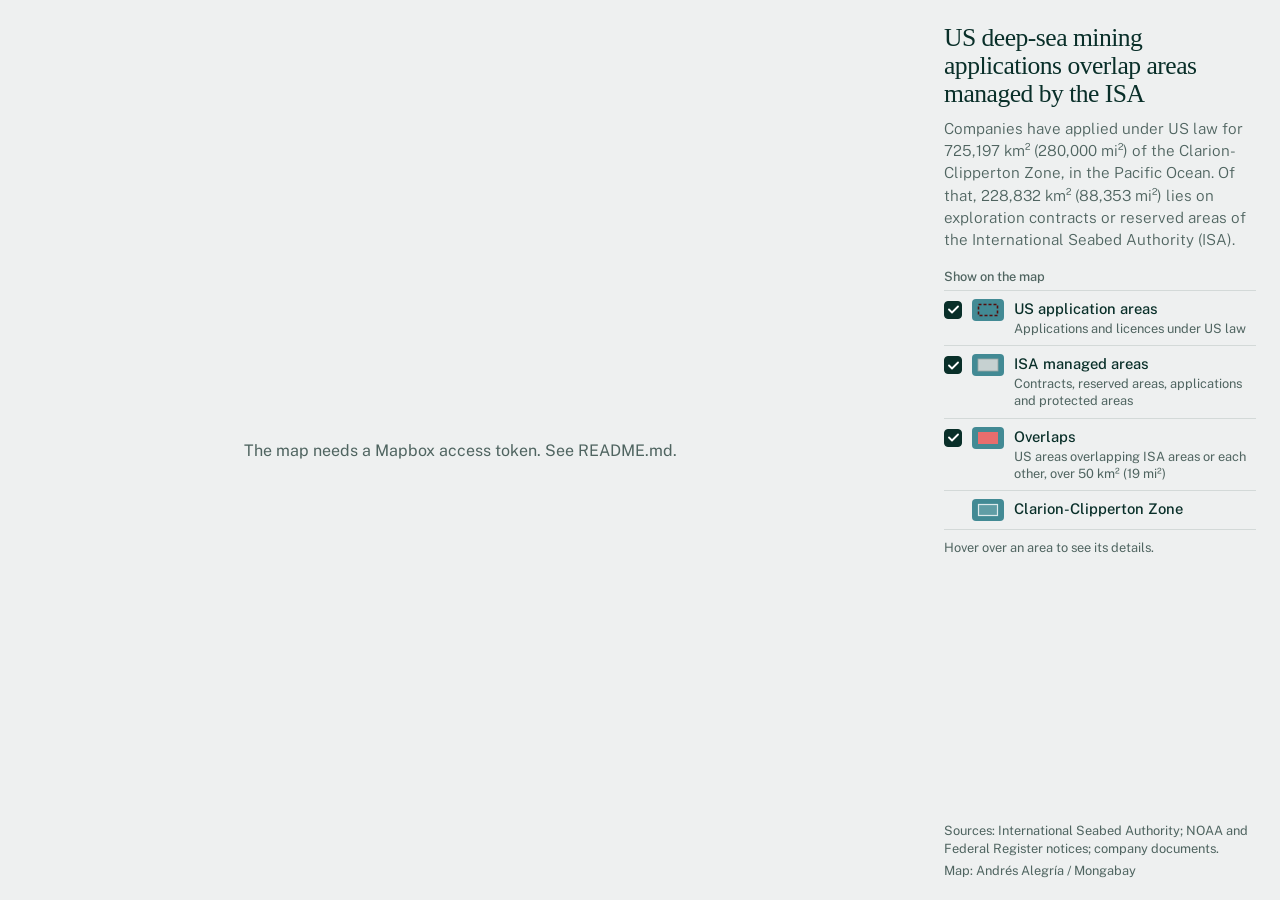
==== index.html @ 36db5659 "Build the US vs ISA seabed map Mapbox map of US application areas, ISA managed areas and their overl" ====
<!doctype html>
<html lang="en">
<head>
  <meta charset="utf-8">
  <meta name="viewport" content="width=device-width, initial-scale=1">
  <title>US deep-sea mining applications and the ISA</title>

  <!-- fonts: Public Sans for text, Rowan for the title (swap here) -->
  <link rel="preconnect" href="https://fonts.googleapis.com">
  <link rel="preconnect" href="https://fonts.gstatic.com" crossorigin>
  <link rel="stylesheet" href="https://fonts.googleapis.com/css2?family=Public+Sans:wght@300;400;500;600&display=swap">
  <link rel="stylesheet" href="https://api.fontshare.com/v2/css?f[]=rowan@400&display=swap">

  <link rel="stylesheet" href="https://api.mapbox.com/mapbox-gl-js/v3.18.0/mapbox-gl.css">
  <link rel="stylesheet" href="css/style.css">
</head>
<body>
  <div class="app">
    <aside class="panel" aria-label="About this map">
      <h1 class="title" id="title"></h1>
      <p class="deck" id="deck"></p>

      <fieldset class="layers">
        <legend class="layers-heading" id="layers-heading"></legend>
        <div id="layer-list"></div>
      </fieldset>

      <p class="hint" id="hint"></p>
    </aside>

    <main class="map-wrap">
      <div id="map" aria-label="Map of US and ISA seabed mining areas in the Clarion-Clipperton Zone"></div>
    </main>

    <footer class="foot">
      <p id="sources"></p>
      <p id="credit"></p>
    </footer>
  </div>

  <script src="https://api.mapbox.com/mapbox-gl-js/v3.18.0/mapbox-gl.js"></script>
  <!-- local token file, not committed; see README.md -->
  <script src="js/mapbox-token.js"></script>
  <script src="js/config.js"></script>
  <script src="js/app.js"></script>
</body>
</html>
---- css/style.css ----
:root {
  /* ---- palette: adjust page colors here (map layer colors live in js/config.js) ---- */
  --page-bg: #EEF0F0;        /* panel and footer background */
  --ink: #092F29;            /* titles and main text */
  --ink-muted: #4F6460;      /* deck, notes and sources */
  --rule: #D3D9D8;           /* hairlines between legend rows */
  --focus: #006A54;          /* keyboard focus ring */
  --popup-bg: #FCFCFC;       /* popup background */

  /* ---- type: adjust fonts and sizes here ---- */
  --font-title: 'Rowan', Georgia, 'Times New Roman', serif;
  --font-text: 'Public Sans', 'Helvetica Neue', Helvetica, Arial, sans-serif;
  --size-title: 1.6rem;
  --size-deck: 0.95rem;
  --size-body: 0.92rem;
  --size-small: 0.8rem;

  /* ---- layout: adjust panel width and spacing here ---- */
  --panel-width: 360px;
  --gutter: 24px;
}

*,
*::before,
*::after {
  box-sizing: border-box;
}

html,
body {
  margin: 0;
  background: var(--page-bg);
  color: var(--ink);
  font-family: var(--font-text);
  font-size: 16px;
  -webkit-font-smoothing: antialiased;
}

/* ---- layout: map left, panel right on desktop ---- */
.app {
  display: grid;
  grid-template-columns: minmax(0, 1fr) var(--panel-width);
  grid-template-rows: minmax(0, 1fr) auto;
  height: 100vh;
  height: 100dvh;
  min-height: 520px;
}

.map-wrap {
  grid-column: 1;
  grid-row: 1 / span 2;
  position: relative;
  min-height: 0;
}

#map {
  position: absolute;
  inset: 0;
}

.panel {
  grid-column: 2;
  grid-row: 1;
  overflow-y: auto;
  padding: var(--gutter) var(--gutter) 8px;
}

.foot {
  grid-column: 2;
  grid-row: 2;
  padding: 10px var(--gutter) 16px;
  font-size: var(--size-small);
  line-height: 1.4;
  color: var(--ink-muted);
}

.foot p {
  margin: 0 0 4px;
}

/* ---- panel copy ---- */
.title {
  margin: 0 0 10px;
  font-family: var(--font-title);
  font-weight: 400;
  font-size: var(--size-title);
  line-height: 1.1;
  letter-spacing: -0.02em;
}

.deck {
  margin: 0 0 18px;
  font-weight: 300;
  font-size: var(--size-deck);
  line-height: 1.45;
  color: var(--ink-muted);
}

/* ---- layer toggles and legend ---- */
.layers {
  margin: 0;
  padding: 0;
  border: 0;
  min-width: 0;
}

.layers-heading {
  padding: 0;
  margin-bottom: 6px;
  font-size: var(--size-small);
  font-weight: 500;
  color: var(--ink-muted);
}

.layer {
  display: grid;
  grid-template-columns: 18px 32px minmax(0, 1fr);
  column-gap: 10px;
  align-items: start;
  padding: 8px 0;
  border-top: 1px solid var(--rule);
  cursor: pointer;
}

.layer:last-child {
  border-bottom: 1px solid var(--rule);
}

.layer.is-static {
  cursor: default;
}

.layer input {
  position: absolute;
  opacity: 0;
  width: 1px;
  height: 1px;
}

.check {
  width: 18px;
  height: 18px;
  margin-top: 2px;
  border: 1.5px solid var(--ink);
  border-radius: 4px;           /* adjust checkbox rounding here */
  display: grid;
  place-items: center;
  background: transparent;
  transition: background-color 0.15s ease;
}

.check svg {
  opacity: 0;
}

.layer input:checked + .check {
  background: var(--ink);
}

.layer input:checked + .check svg {
  opacity: 1;
}

.layer input:focus-visible + .check {
  outline: 2px solid var(--focus);
  outline-offset: 2px;
}

.swatch {
  display: block;
  margin-top: 0;
  transition: opacity 0.15s ease;
}

.layer-name {
  display: block;
  font-size: var(--size-body);
  font-weight: 500;
  line-height: 1.3;
}

.layer-note {
  display: block;
  margin-top: 2px;
  font-size: var(--size-small);
  line-height: 1.35;
  color: var(--ink-muted);
}

.layer.is-off .swatch,
.layer.is-off .layer-text {
  opacity: 0.45;
}

.hint {
  margin: 10px 0 0;
  font-size: var(--size-small);
  color: var(--ink-muted);
}

.map-message {
  position: absolute;
  inset: 0;
  display: grid;
  place-items: center;
  padding: var(--gutter);
  text-align: center;
  color: var(--ink-muted);
}

/* ---- popups ---- */
.area-popup .mapboxgl-popup-content {
  padding: 10px 12px;
  border: 1px solid var(--rule);
  border-radius: 8px;           /* adjust popup rounding here */
  background: var(--popup-bg);
  box-shadow: none;
  font-family: var(--font-text);
  color: var(--ink);
}

.area-popup.is-hover {
  pointer-events: none;         /* keeps the popup from stealing the cursor */
}

.area-popup .mapboxgl-popup-tip {
  display: none;
}

.area-popup .mapboxgl-popup-close-button {
  top: 4px;
  right: 4px;
  width: 24px;
  height: 24px;
  font-size: 18px;
  line-height: 1;
  color: var(--ink-muted);
  border-radius: 4px;
}

.pop-item + .pop-item {
  margin-top: 8px;
  padding-top: 8px;
  border-top: 1px solid var(--rule);
}

.pop-title {
  margin: 0 18px 6px 0;
  font-size: 0.9rem;            /* adjust popup title size here */
  font-weight: 600;
  line-height: 1.25;
}

.pop-rows {
  display: grid;
  grid-template-columns: auto 1fr;
  column-gap: 10px;
  row-gap: 2px;
  margin: 0;
  font-size: 0.8rem;            /* adjust popup text size here */
  line-height: 1.35;
}

.pop-rows dt {
  color: var(--ink-muted);
}

.pop-rows dd {
  margin: 0;
  font-variant-numeric: tabular-nums;
}

.pop-rows dd.nowrap {
  white-space: nowrap;
}

.pop-members {
  list-style: none;
  margin: 8px 0 0;
  padding: 8px 0 0;
  border-top: 1px solid var(--rule);
}

.pop-members li + li {
  margin-top: 6px;
}

.m-company {
  display: block;
  font-size: 0.8rem;
  font-weight: 500;
  line-height: 1.3;
}

.m-meta {
  display: block;
  font-size: 0.78rem;
  line-height: 1.3;
  color: var(--ink-muted);
}

/* ---- map controls ---- */
.mapboxgl-ctrl-attrib {
  font-family: var(--font-text);
  font-size: 10px;
}

/* scale bars as two plain lines with the label above, km over mi */
.mapboxgl-ctrl-bottom-left .mapboxgl-ctrl-scale {
  margin: 0 0 6px 12px;
  padding: 0 0 2px;
  border: 0;
  border-bottom: 1.5px solid rgba(255, 255, 255, 0.9); /* adjust scale bar line color here */
  background: none;
  color: #FFFFFF;                                        /* adjust scale bar text color here */
  font-family: var(--font-text);
  font-size: 11px;
  line-height: 1.2;
}

.mapboxgl-ctrl-bottom-left .mapboxgl-ctrl-scale:first-child {
  margin-bottom: 2px;
}

/* ---- phones and narrow embeds: panel above the map, sources below ---- */
@media (max-width: 760px) {
  :root {
    --size-title: 1.4rem;
    --size-deck: 0.92rem;
    --gutter: 16px;
  }

  .app {
    grid-template-columns: minmax(0, 1fr);
    grid-template-rows: auto auto auto;
    height: auto;
    min-height: 0;
  }

  .panel {
    grid-column: 1;
    grid-row: 1;
    overflow: visible;
    padding-bottom: 12px;
  }

  .deck {
    margin-bottom: 14px;
  }

  /* compact legend: labels only */
  .layer {
    align-items: center;
    padding: 6px 0;
  }

  .check {
    margin-top: 0;
  }

  .layer-note {
    display: none;
  }

  .map-wrap {
    grid-column: 1;
    grid-row: 2;
    height: 60vh;               /* adjust the map height on phones here */
    min-height: 340px;
  }

  .foot {
    grid-column: 1;
    grid-row: 3;
    padding-top: 10px;
  }
}
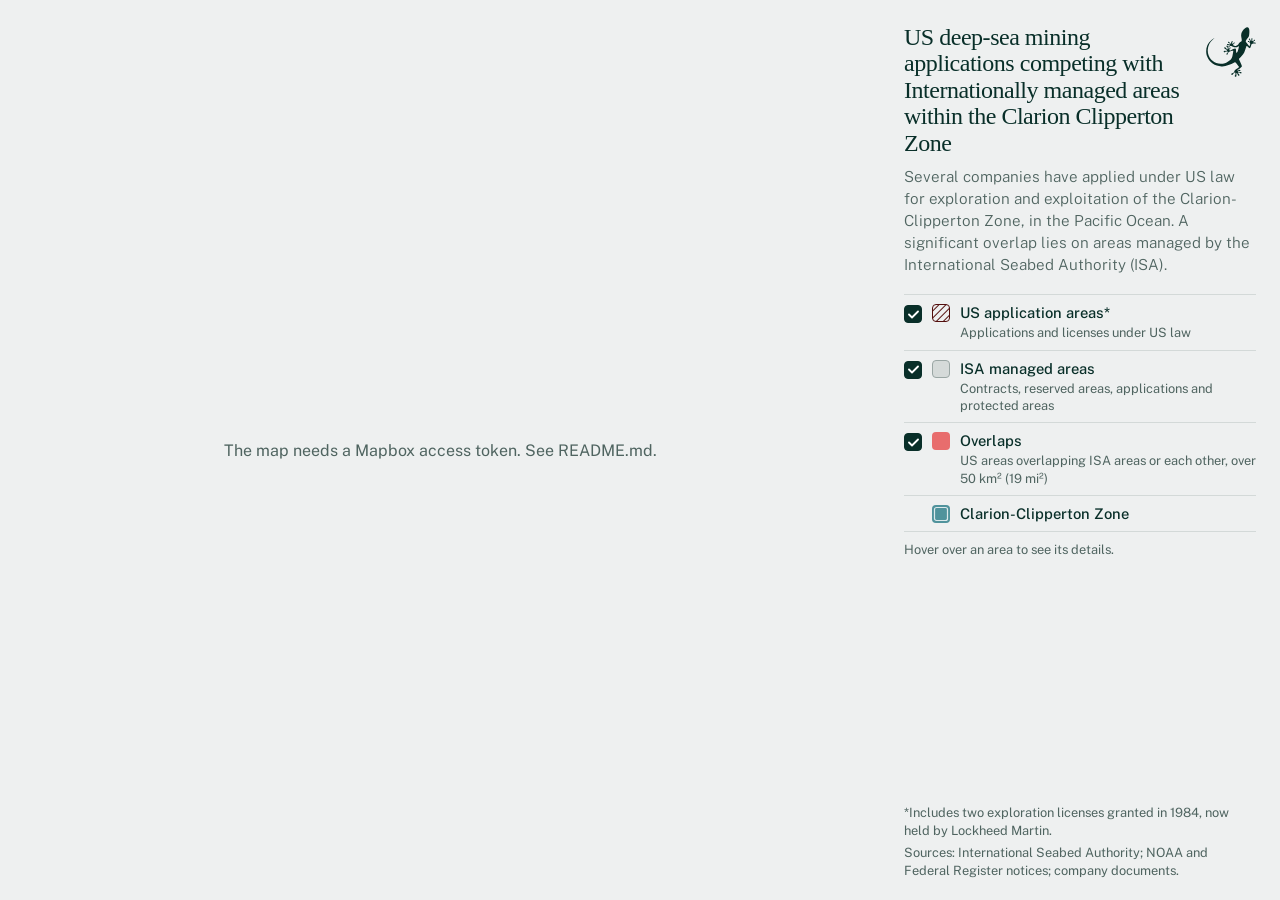
==== commit fa081ef7: "Retitle the map, add the Mongabay logo and hatch the US areas New title and intro text, logomark bes" ====
--- a/index.html
+++ b/index.html
@@ -17,11 +17,13 @@
 <body>
   <div class="app">
     <aside class="panel" aria-label="About this map">
-      <h1 class="title" id="title"></h1>
+      <header class="panel-head">
+        <h1 class="title" id="title"></h1>
+        <img class="logo" src="img/mongabay-logomark.svg" alt="Mongabay" width="50" height="50">
+      </header>
       <p class="deck" id="deck"></p>
 
-      <fieldset class="layers">
-        <legend class="layers-heading" id="layers-heading"></legend>
+      <fieldset class="layers" aria-label="Map layers">
         <div id="layer-list"></div>
       </fieldset>
 
@@ -33,8 +35,8 @@
     </main>
 
     <footer class="foot">
+      <p id="footnote"></p>
       <p id="sources"></p>
-      <p id="credit"></p>
     </footer>
   </div>
 
--- a/css/style.css
+++ b/css/style.css
@@ -10,14 +10,18 @@
   /* ---- type: adjust fonts and sizes here ---- */
   --font-title: 'Rowan', Georgia, 'Times New Roman', serif;
   --font-text: 'Public Sans', 'Helvetica Neue', Helvetica, Arial, sans-serif;
-  --size-title: 1.6rem;
+  --size-title: 1.5rem;
   --size-deck: 0.95rem;
   --size-body: 0.92rem;
   --size-small: 0.8rem;
 
   /* ---- layout: adjust panel width and spacing here ---- */
-  --panel-width: 360px;
+  --panel-width: 400px;
   --gutter: 24px;
+
+  /* ---- logo: adjust size here (50px is Mongabay's minimum for the logomark) ---- */
+  --logo-size: 50px;
+  --logo-nudge: 0.14em;
 }
 
 *,
@@ -78,14 +82,34 @@
   margin: 0 0 4px;
 }
 
+.foot p:empty {
+  display: none;
+}
+
 /* ---- panel copy ---- */
+.panel-head {
+  display: grid;
+  grid-template-columns: minmax(0, 1fr) auto;
+  column-gap: 16px;               /* adjust space between title and logo here */
+  align-items: start;
+  margin-bottom: 10px;
+  font-size: var(--size-title);   /* lets the logo nudge below scale with the title */
+}
+
 .title {
-  margin: 0 0 10px;
+  margin: 0;
   font-family: var(--font-title);
   font-weight: 400;
   font-size: var(--size-title);
   line-height: 1.1;
   letter-spacing: -0.02em;
+}
+
+.logo {
+  display: block;
+  width: var(--logo-size);
+  height: auto;
+  margin-top: var(--logo-nudge);  /* lines the logo up with the top of the title's letters */
 }
 
 .deck {
@@ -104,17 +128,9 @@
   min-width: 0;
 }
 
-.layers-heading {
-  padding: 0;
-  margin-bottom: 6px;
-  font-size: var(--size-small);
-  font-weight: 500;
-  color: var(--ink-muted);
-}
-
 .layer {
   display: grid;
-  grid-template-columns: 18px 32px minmax(0, 1fr);
+  grid-template-columns: 18px 18px minmax(0, 1fr);
   column-gap: 10px;
   align-items: start;
   padding: 8px 0;
@@ -168,7 +184,7 @@
 
 .swatch {
   display: block;
-  margin-top: 0;
+  margin-top: 1px;
   transition: opacity 0.15s ease;
 }
 
@@ -227,25 +243,60 @@
   display: none;
 }
 
+.area-popup .mapboxgl-popup-content {
+  overflow: hidden;             /* clips the colored strip to the rounded corners */
+}
+
 .area-popup .mapboxgl-popup-close-button {
-  top: 4px;
-  right: 4px;
+  top: 2px;
+  right: 3px;
   width: 24px;
   height: 24px;
   font-size: 18px;
   line-height: 1;
-  color: var(--ink-muted);
+  color: var(--ink);
   border-radius: 4px;
 }
 
+.area-popup.shows-us .mapboxgl-popup-close-button {
+  color: #FFFFFF;
+}
+
+/* colored strip naming who manages the area */
+.pop-band {
+  margin: -10px -12px 8px;
+  padding: 5px 34px 5px 12px;
+  font-size: 0.74rem;           /* adjust strip text size here */
+  font-weight: 600;
+  line-height: 1.3;
+  letter-spacing: 0.01em;
+}
+
+.is-us .pop-band {
+  background: var(--us-color);
+  color: #FFFFFF;               /* adjust US strip text color here */
+}
+
+.is-isa .pop-band {
+  background: var(--isa-color);
+  color: var(--ink);
+}
+
+.is-overlap .pop-band {
+  background: var(--overlap-color);
+  color: var(--ink);
+}
+
 .pop-item + .pop-item {
-  margin-top: 8px;
-  padding-top: 8px;
-  border-top: 1px solid var(--rule);
+  margin-top: 10px;
+}
+
+.pop-item + .pop-item .pop-band {
+  margin-top: 0;
 }
 
 .pop-title {
-  margin: 0 18px 6px 0;
+  margin: 0 0 6px;
   font-size: 0.9rem;            /* adjust popup title size here */
   font-weight: 600;
   line-height: 1.25;
@@ -263,6 +314,7 @@
 
 .pop-rows dt {
   color: var(--ink-muted);
+  white-space: nowrap;
 }
 
 .pop-rows dd {
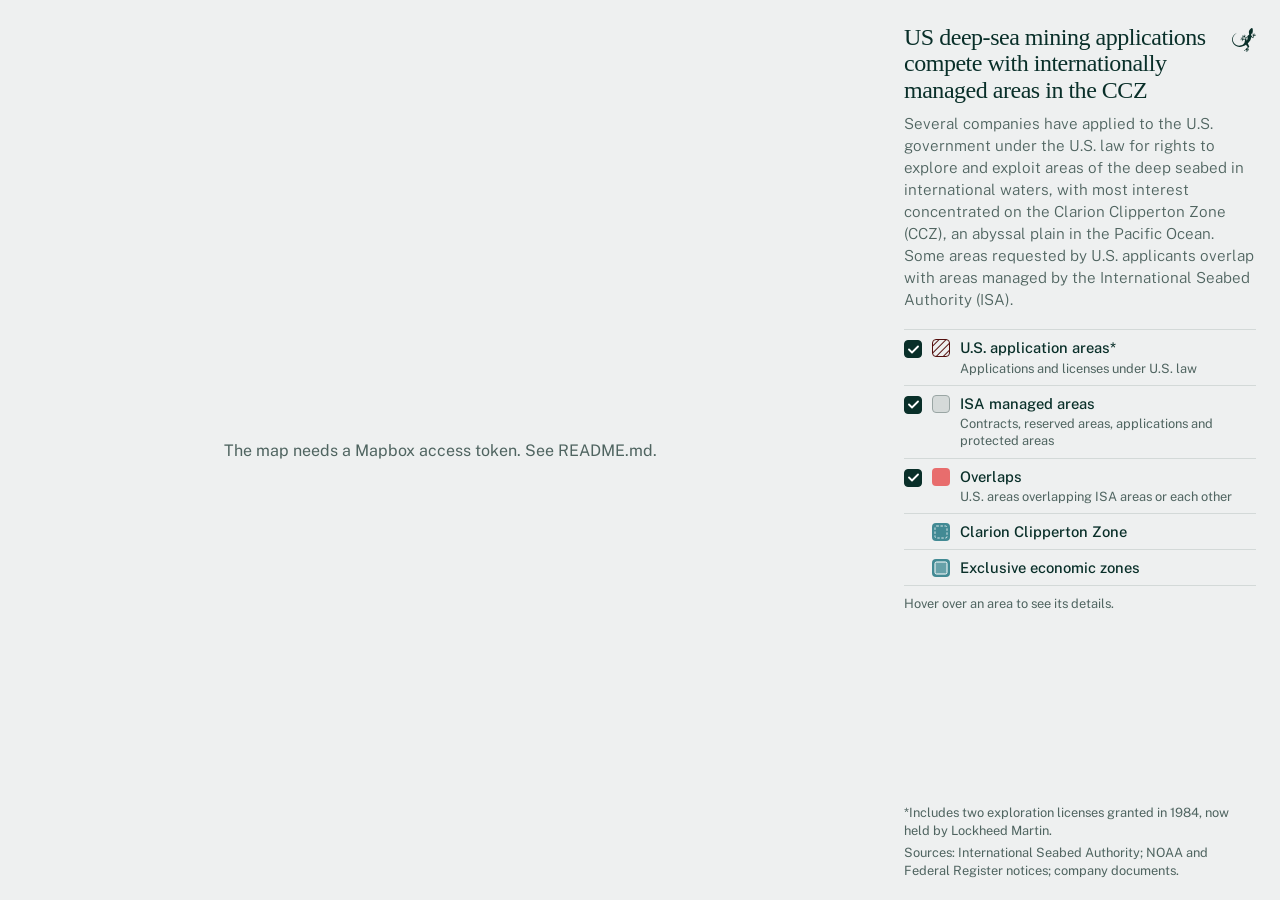
==== commit f9ef762a: "Rewrite the heading and deck, and even out the popup rows New heading and subheading, with Mongabay'" ====
--- a/index.html
+++ b/index.html
@@ -31,7 +31,7 @@
     </aside>
 
     <main class="map-wrap">
-      <div id="map" aria-label="Map of US and ISA seabed mining areas in the Clarion-Clipperton Zone"></div>
+      <div id="map" aria-label="Map of U.S. and ISA seabed mining areas in the Clarion Clipperton Zone"></div>
     </main>
 
     <footer class="foot">
--- a/css/style.css
+++ b/css/style.css
@@ -19,9 +19,9 @@
   --panel-width: 400px;
   --gutter: 24px;
 
-  /* ---- logo: adjust size here (50px is Mongabay's minimum for the logomark) ---- */
-  --logo-size: 50px;
-  --logo-nudge: 0.14em;
+  /* ---- logo: sized to the title's letters, as on Mongabay's static graphics ---- */
+  --logo-size: 1em;          /* adjust logo size here (1em spans the title's tallest letters to its descenders) */
+  --logo-nudge: 0.146em;     /* lines the logo's top up with the top of the title's letters */
 }
 
 *,
@@ -295,6 +295,14 @@
   margin-top: 0;
 }
 
+/* "Company:" label, styled like the row labels ("Area name") */
+.pop-label {
+  margin: 0;
+  font-size: 0.8rem;
+  line-height: 1.35;
+  color: var(--ink-muted);
+}
+
 .pop-title {
   margin: 0 0 6px;
   font-size: 0.9rem;            /* adjust popup title size here */
@@ -324,6 +332,16 @@
 
 .pop-rows dd.nowrap {
   white-space: nowrap;
+}
+
+/* footnote inside a popup */
+.pop-note {
+  margin: 8px 0 0;
+  padding-top: 8px;
+  border-top: 1px solid var(--rule);
+  font-size: 0.75rem;           /* adjust popup footnote size here */
+  line-height: 1.35;
+  color: var(--ink-muted);
 }
 
 .pop-members {
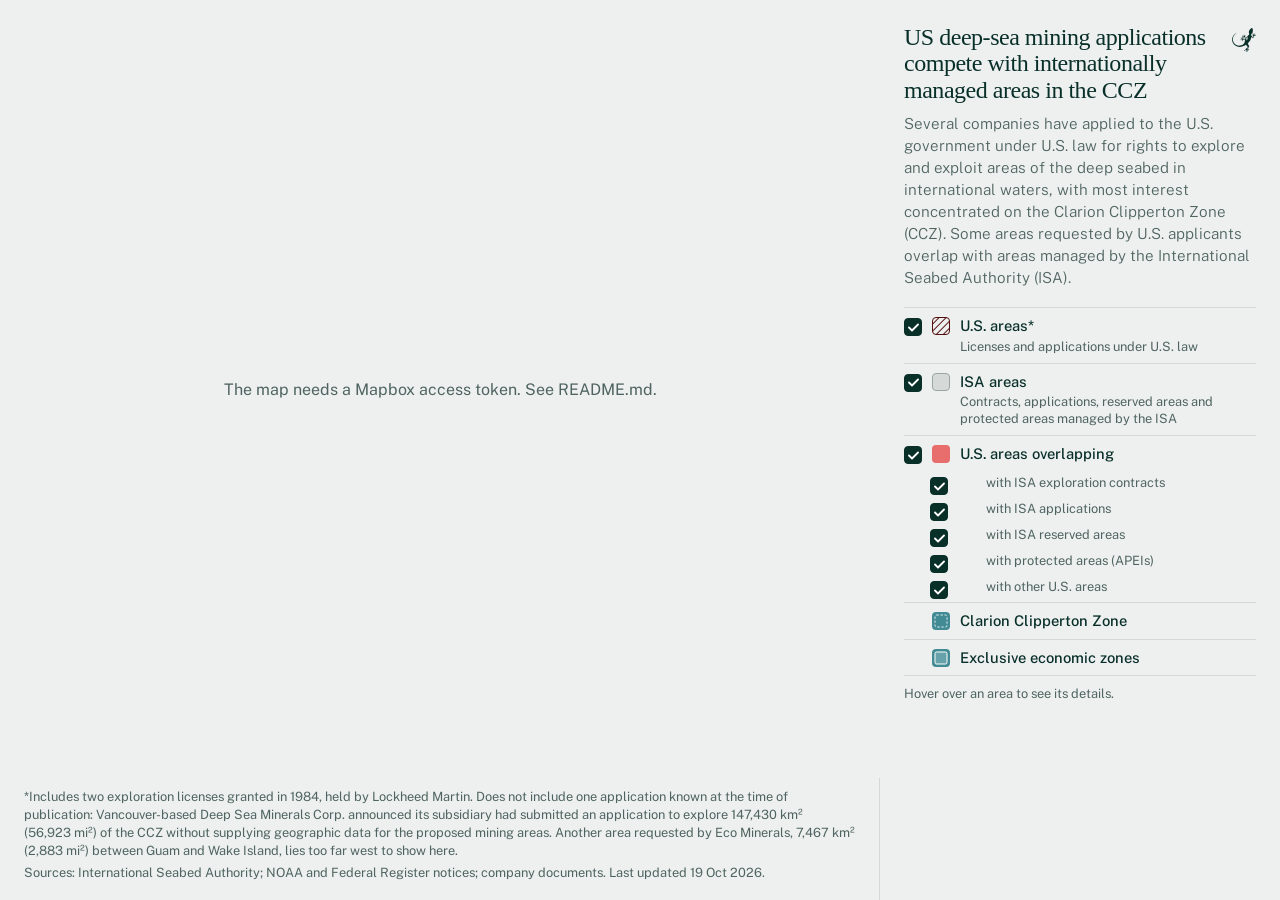
==== commit 61b41136: "Add an article-embed mode and the Mongabay shortcode ?fill=1 puts the panel above the map at any col" ====
--- a/index.html
+++ b/index.html
@@ -3,6 +3,10 @@
 <head>
   <meta charset="utf-8">
   <meta name="viewport" content="width=device-width, initial-scale=1">
+  <!-- ?fill=1 is the article-embed mode: the page fills the frame and the map takes up
+       whatever the panel and footnote leave, so a frame that is a little too tall only
+       makes the map taller instead of leaving a gap under it. Set before first paint. -->
+  <script>if (location.search.includes('fill=1')) document.documentElement.classList.add('is-embedded');</script>
   <title>US deep-sea mining applications and the ISA</title>
 
   <!-- fonts: Public Sans for text, Rowan for the title (swap here) -->
--- a/css/style.css
+++ b/css/style.css
@@ -52,7 +52,7 @@
 
 .map-wrap {
   grid-column: 1;
-  grid-row: 1 / span 2;
+  grid-row: 1;
   position: relative;
   min-height: 0;
 }
@@ -62,17 +62,23 @@
   inset: 0;
 }
 
+/* The panel runs the full height on wide screens: the footnote and sources sit
+   under the map instead, where the wider column costs them far fewer lines and
+   leaves the legend room to grow. */
 .panel {
   grid-column: 2;
-  grid-row: 1;
+  grid-row: 1 / span 2;
   overflow-y: auto;
   padding: var(--gutter) var(--gutter) 8px;
 }
 
 .foot {
-  grid-column: 2;
+  grid-column: 1;
   grid-row: 2;
-  padding: 10px var(--gutter) 16px;
+  padding: 10px var(--gutter) 14px;
+  /* marks where the box ends: it shares the page background with the panel beside it,
+     so without this the bottom of the page reads as one band the full width */
+  border-right: 1px solid var(--rule);
   font-size: var(--size-small);
   line-height: 1.4;
   color: var(--ink-muted);
@@ -206,6 +212,20 @@
 .layer.is-off .swatch,
 .layer.is-off .layer-text {
   opacity: 0.45;
+}
+
+/* Overlap sub-rows: every kind is drawn in the same color, so only the indent and the
+   lighter type set them apart from the row they belong to. No swatch, no hairline.
+   Both selectors are needed so the narrow layout's own .layer padding does not win. */
+.layer.layer-child {
+  padding: 3px 0 3px 26px;      /* adjust the indent of the overlap sub-rows here */
+  border-top: none;
+}
+
+.layer-child .layer-name {
+  font-size: var(--size-small); /* adjust the sub-row type size here */
+  font-weight: 400;
+  color: var(--ink-muted);
 }
 
 .hint {
@@ -392,6 +412,42 @@
   margin-bottom: 2px;
 }
 
+/* ---- article embed (?fill=1) --------------------------------------------
+   Inside a story column the frame is never wider than the column, so the panel
+   always sits above the map and the map gets the full width. The grid fills the
+   frame and the map row is the flexible one, which is what keeps spare frame
+   height out of the gap below the footnote. */
+@media (max-width: 820px) {
+  .is-embedded .app {
+    grid-template-columns: minmax(0, 1fr);
+    grid-template-rows: auto minmax(220px, 1fr) auto;  /* adjust the map's floor here */
+    height: 100vh;
+    height: 100dvh;
+    min-height: 0;
+  }
+
+  .is-embedded .panel {
+    grid-column: 1;
+    grid-row: 1;
+    overflow: visible;
+    padding-bottom: 10px;
+  }
+
+  .is-embedded .map-wrap {
+    grid-column: 1;
+    grid-row: 2;
+    height: auto;
+    min-height: 0;
+  }
+
+  .is-embedded .foot {
+    grid-column: 1;
+    grid-row: 3;
+    border-right: none;   /* nothing sits beside it here */
+    padding-top: 8px;
+  }
+}
+
 /* ---- phones and narrow embeds: panel above the map, sources below ---- */
 @media (max-width: 760px) {
   :root {
@@ -418,18 +474,10 @@
     margin-bottom: 14px;
   }
 
-  /* compact legend: labels only */
+  /* legend rows keep their notes here, so they stay top-aligned like the wide
+     layout; only the row spacing tightens */
   .layer {
-    align-items: center;
-    padding: 6px 0;
-  }
-
-  .check {
-    margin-top: 0;
-  }
-
-  .layer-note {
-    display: none;
+    padding: 6px 0;             /* adjust the gap between legend rows on phones here */
   }
 
   .map-wrap {
@@ -443,5 +491,6 @@
     grid-column: 1;
     grid-row: 3;
     padding-top: 10px;
-  }
-}
+    border-right: none;   /* nothing sits beside it in the stacked layout */
+  }
+}
